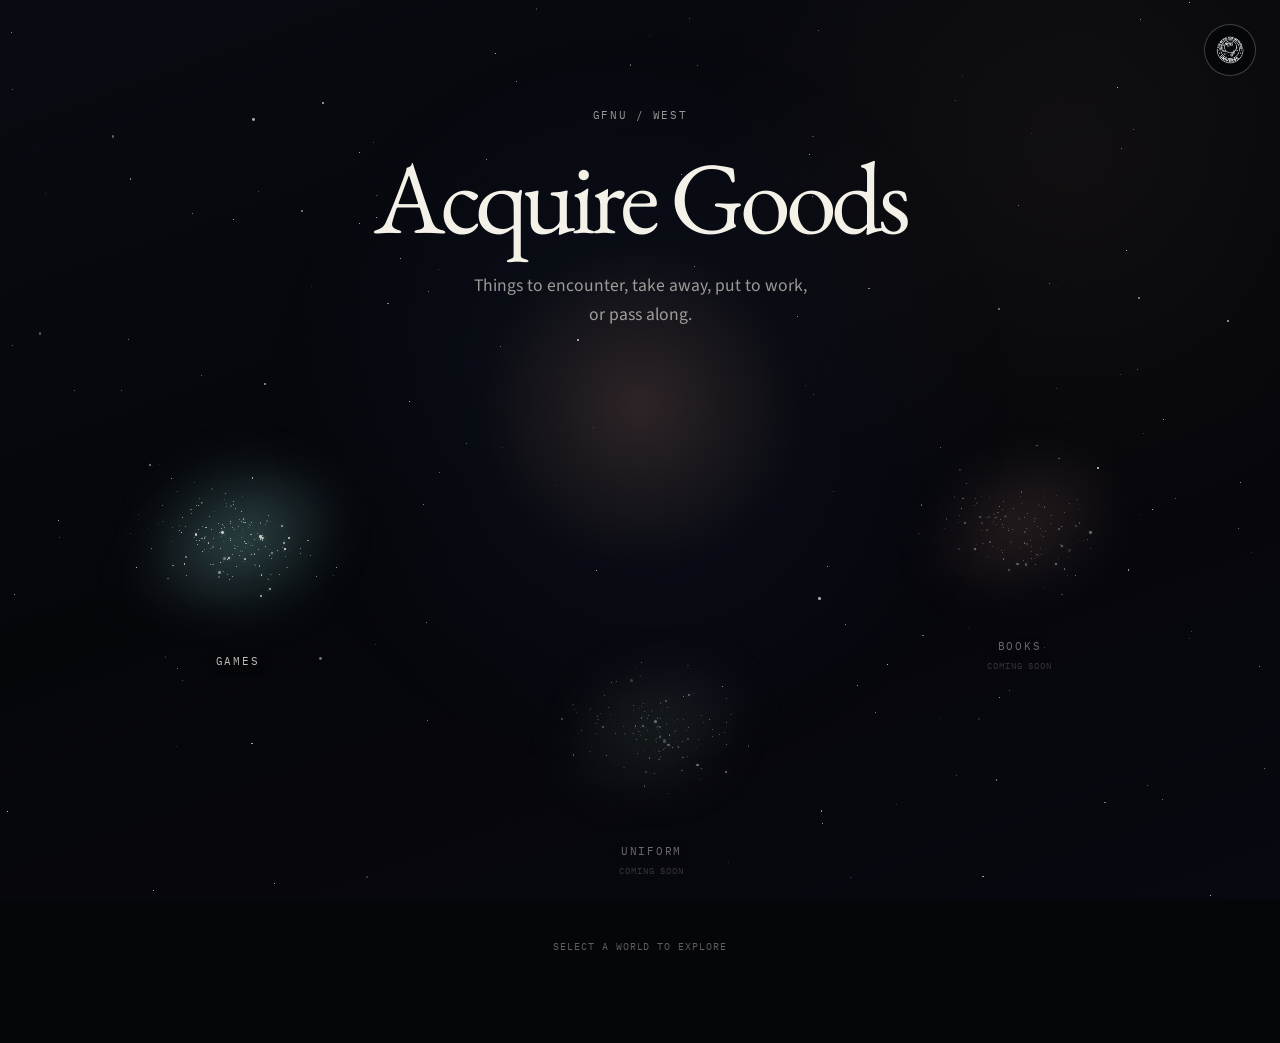
==== goods.html @ 163f3a4f "slow brightening effect.html" ====
<!doctype html>
<html lang="en">
<head>
<meta charset="utf-8"><meta name="viewport" content="width=device-width,initial-scale=1">
<meta name="theme-color" content="#05060a">
<title>Acquire Goods — Good for Nothing</title>
<link rel="preconnect" href="https://fonts.googleapis.com">
<link rel="preconnect" href="https://fonts.gstatic.com" crossorigin>
<link href="https://fonts.googleapis.com/css2?family=EB+Garamond:wght@400;500&family=IBM+Plex+Mono:wght@400;500&family=Inter:wght@400;500&family=Source+Sans+3:wght@400;500&display=swap" rel="stylesheet">
<style>
:root{--x:50%;--y:45%;--orb-color:#695d9a;--ink:#f4f1e8;--muted:rgba(244,241,232,.62);--sky:#8FB8C7;--teal:#4F8F8A;--lichen:#84966B;--terra:#B66F52;--salt:#D0A19A;--display:"EB Garamond",serif;--body:"Source Sans 3",sans-serif;--ui:"Inter",sans-serif;--mono:"IBM Plex Mono",monospace}
*{box-sizing:border-box}
html{scroll-behavior:smooth}
body{margin:0;background:#05060a;color:var(--ink);font-family:var(--body)}
button,a{ -webkit-tap-highlight-color:transparent }
button:focus-visible,a:focus-visible{outline:2px solid var(--sky);outline-offset:5px}
.cosmos{position:fixed;inset:0;z-index:-1;overflow:hidden;background:radial-gradient(circle at 84% 18%,rgba(169,122,93,.07),transparent 28%),linear-gradient(160deg,#090b12,#05060a 48%,#080810)}
.page-glow{position:fixed;inset:0;z-index:1;pointer-events:none;background:radial-gradient(circle at var(--x) var(--y),color-mix(in srgb,var(--orb-color) 20%,transparent),rgba(49,64,109,.09) 20%,transparent 46%);transition:opacity .5s ease}
body.modal-open .page-glow{opacity:0}
.background-star{position:absolute;border-radius:50%;background:#fff;pointer-events:none}
main{z-index:2;min-height:100svh;padding:12vh 24px 10vh;position:relative}
.introduction{max-width:720px;margin:0 auto;text-align:center}
.eyebrow{font:400 .7rem var(--mono);letter-spacing:.14em;color:var(--muted)}
h1{font:400 clamp(3.6rem,8vw,7rem)/1 var(--display);letter-spacing:-.05em;margin:24px 0}
.introduction p{max-width:460px;margin:0 auto;color:var(--muted);font-size:1.1rem;line-height:1.6}
.field{width:min(1150px,100%);height:clamp(410px,57vh,650px);position:relative;margin:3vh auto 0}
.galaxy{position:absolute;width:clamp(140px,21vw,260px);height:clamp(135px,19vw,230px);transform:translate(-50%,-50%);border:0;background:none;color:var(--ink);cursor:pointer;padding:0;isolation:isolate}
.galaxy{animation:galaxy-drift 16s ease-in-out infinite}
.galaxy.books{animation-duration:21s;animation-delay:-7s}
.galaxy.uniform{animation-duration:19s;animation-delay:-12s}
@keyframes galaxy-drift{0%,100%{translate:0 0}50%{translate:5px -9px}}
.galaxy .cloud{animation:galaxy-breathe 11s ease-in-out infinite}
.galaxy .cloud.secondary{animation-duration:15s;animation-delay:-6s}
@keyframes galaxy-breathe{0%,100%{filter:blur(18px) brightness(.85)}50%{filter:blur(23px) brightness(1.3)}}
.galaxy .cloud{position:absolute;inset:0;filter:blur(18px);opacity:.55;transition:opacity .7s ease,transform .7s ease;transform:scale(.88);border-radius:50%;background:radial-gradient(ellipse at 52% 49%,var(--cloud),transparent 63%);mix-blend-mode:screen}
.galaxy .cloud.secondary{filter:blur(27px);opacity:.24;transform:rotate(-28deg) scale(.9,.55);background:radial-gradient(ellipse,var(--accent),transparent 70%)}
.galaxy .stars{position:absolute;inset:0;transition:transform 1.5s ease,filter 3s ease}
.galaxy .point{position:absolute;border-radius:50%;background:var(--ink);pointer-events:none}
.galaxy .galaxy-name{position:absolute;left:50%;bottom:-13px;transform:translateX(-50%);white-space:nowrap;font:400 .71rem var(--mono);letter-spacing:.15em;color:rgba(244,241,232,.78);text-shadow:0 2px 10px #05060a;transition:color .4s ease,letter-spacing .4s ease}
.galaxy .state{position:absolute;left:50%;bottom:-32px;transform:translateX(-50%);white-space:nowrap;font:400 .57rem var(--mono);letter-spacing:.1em;color:rgba(244,241,232,.36)}
.galaxy:not(:disabled):hover .cloud,.galaxy:not(:disabled):focus-visible .cloud{opacity:.55;transform:scale(.88)}
.galaxy:not(:disabled):hover .stars,.galaxy:not(:disabled):focus-visible .stars{transform:none;filter:brightness(1.75)}
.galaxy:not(:disabled):hover .point,.galaxy:not(:disabled):focus-visible .point{opacity:1!important;box-shadow:0 0 2px rgba(244,241,232,.2)}
.galaxy:not(:disabled):hover .galaxy-name,.galaxy:not(:disabled):focus-visible .galaxy-name{color:#fff;letter-spacing:.2em}
.galaxy:disabled{cursor:default;opacity:.55}
.galaxy:disabled .cloud{opacity:.32}
.galaxy.games{left:15%;top:36%;--cloud:rgba(79,143,138,.55);--accent:rgba(143,184,199,.6)}
.galaxy.books{left:83%;top:33%;--cloud:rgba(208,161,154,.48);--accent:rgba(182,111,82,.55)}
.galaxy.uniform{left:51%;top:73%;--cloud:rgba(132,150,107,.45);--accent:rgba(143,184,199,.35)}
.field-hint{padding-top:70px;font:400 .65rem var(--mono);letter-spacing:.09em;color:rgba(244,241,232,.38);text-align:center;margin:0}
.overlay[hidden]{display:none}
.overlay{position:fixed;inset:0;z-index:20;overflow-y:auto;overscroll-behavior:contain;background:rgba(5,6,10,.83);padding:clamp(10px,3vw,34px);animation:arrive .42s ease both}
@keyframes arrive{from{opacity:0}to{opacity:1}}
.paper{position:relative;isolation:isolate;width:min(1080px,100%);min-height:calc(100svh - 68px);margin:auto;color:#25221f;background:linear-gradient(to bottom,#f4f1e8 0%,#eee8dc 28%,#e9e1d2 72%,#e4d8c7 100%);padding:clamp(26px,6vw,76px);box-shadow:0 24px 95px rgba(0,0,0,.45)}
.paper:before{content:"";position:absolute;inset:0;z-index:-1;opacity:.18;pointer-events:none;background-image:repeating-linear-gradient(0deg,rgba(91,68,47,.035) 0px,rgba(91,68,47,.035) 1px,transparent 1px,transparent 4px),repeating-linear-gradient(90deg,rgba(91,68,47,.025) 0px,rgba(91,68,47,.025) 1px,transparent 1px,transparent 6px)}
.paper:after{content:"";position:absolute;right:-10px;top:185px;width:100px;height:100px;border-radius:50%;background:rgba(182,111,82,.13);z-index:-1}
.paper-header{display:flex;justify-content:space-between;align-items:start;gap:18px}
.paper .eyebrow{color:#746c60}
.paper h2{font:400 clamp(3.6rem,7vw,6.4rem)/1 var(--display);letter-spacing:-.04em;margin:22px 0 22px}
.close{width:42px;height:42px;border:1px solid rgba(37,34,31,.28);background:transparent;color:#25221f;font-size:26px;cursor:pointer;flex-shrink:0;transition:background .25s}
.close:hover{background:rgba(37,34,31,.07)}
.paper-intro{max-width:620px;font-size:1.15rem;line-height:1.65;margin:0 0 62px}
.paper-rule{height:1px;background:rgba(37,34,31,.22);margin-bottom:30px}
.catalogue-label{font:.69rem var(--mono);letter-spacing:.12em;color:#746c60;margin-bottom:20px}
.entry{display:grid;grid-template-columns:minmax(0,1.04fr) minmax(0,1fr);gap:clamp(20px,4vw,46px);padding:26px 0 50px;border-bottom:1px solid rgba(37,34,31,.23)}
.preview{min-height:260px;background:#080b13;position:relative;overflow:hidden;display:flex;align-items:center;justify-content:center}
.preview:after{content:"";position:absolute;inset:0;pointer-events:none;background:linear-gradient(0deg,rgba(5,6,10,.18),transparent 35%)}
.preview img{display:block;width:100%;height:100%;min-height:260px;object-fit:cover;object-position:center}
.entry-number{font:.67rem var(--mono);letter-spacing:.1em;color:#746c60}
.entry h3{font:400 clamp(2.2rem,3.5vw,3.1rem)/1.05 var(--display);margin:16px 0 8px}
.subtitle{font-style:italic;font-family:var(--display);font-size:1.28rem;margin:0 0 20px}
.entry-copy{font-size:1.04rem;line-height:1.62;max-width:390px;margin:0 0 24px}
.status{display:flex;gap:10px;flex-wrap:wrap;margin:0 0 24px}
.status span{font:.65rem var(--mono);letter-spacing:.07em;padding:7px 9px;border:1px solid rgba(37,34,31,.35)}
.launch{display:inline-block;color:#25221f;text-decoration:none;border-bottom:1px solid #25221f;padding:0 0 5px;font:500 .89rem var(--ui)}
.launch:hover{color:#4F8F8A;border-color:#4F8F8A}
.future{margin-top:44px;color:#746c60;font-size:.95rem;line-height:1.5}
body.modal-open{overflow:hidden}
@media(max-width:700px){main{padding-top:13vh}.field{height:490px}.galaxy.games{left:23%;top:28%}.galaxy.books{left:78%;top:38%}.galaxy.uniform{left:48%;top:76%}.galaxy{width:155px;height:155px}.entry{grid-template-columns:1fr}.preview{min-height:210px}.paper-intro{margin-bottom:36px}.paper{min-height:calc(100svh - 20px)}.overlay{padding:10px}}
@media(prefers-reduced-motion:reduce){.galaxy,.galaxy .cloud{animation:none!important}.page-glow{display:none}*,*:before,*:after{animation:none!important;transition:none!important;scroll-behavior:auto!important}}
</style>
<link rel="stylesheet" href="field-guide.css">
</head>
<body data-guide-page="goods">
<div class="cosmos" id="cosmos" aria-hidden="true"></div><div class="page-glow" aria-hidden="true"></div>
<main>
<header class="introduction"><div class="eyebrow">GFNU / WEST</div><h1>Acquire Goods</h1><p>Things to encounter, take away, put to work,<br>or pass along.</p></header>
<div class="field" aria-label="Goods collections">
<button type="button" class="galaxy games" data-galaxy="games" aria-haspopup="dialog" aria-label="Explore Games">
<span class="cloud"></span><span class="cloud secondary"></span><span class="stars" aria-hidden="true"></span><span class="galaxy-name">GAMES</span></button>
<button type="button" class="galaxy books" disabled aria-label="Books, coming soon">
<span class="cloud"></span><span class="cloud secondary"></span><span class="stars" aria-hidden="true"></span><span class="galaxy-name">BOOKS</span><span class="state">COMING SOON</span></button>
<button type="button" class="galaxy uniform" disabled aria-label="Uniform, coming soon">
<span class="cloud"></span><span class="cloud secondary"></span><span class="stars" aria-hidden="true"></span><span class="galaxy-name">UNIFORM</span><span class="state">COMING SOON</span></button>
</div><p class="field-hint">SELECT A WORLD TO EXPLORE</p>
</main>
<div class="overlay" id="catalogue" role="dialog" aria-modal="true" aria-labelledby="catalogue-title" hidden>
<section class="paper">
<div class="paper-header"><div><div class="eyebrow">GFNU / ACQUIRE GOODS / 01</div><h2 id="catalogue-title">Games</h2></div><button class="close" id="close-catalogue" aria-label="Close catalogue" type="button">×</button></div>
<p class="paper-intro">Games to play, investigate, and occasionally misunderstand. Each has its own rules. What happens within them is partly up to you.</p>
<div class="paper-rule"></div><div class="catalogue-label">AVAILABLE GOODS / GAMES</div>
<article class="entry">
<div class="preview"><img src="assets/spiral-engine-catalogue-preview.webp" alt="Actual Spiral Engine game board, showing the concentric card arrangement and central black hole" loading="lazy"></div>
<div><div class="entry-number">GAME / 001</div><h3>The Spiral Engine</h3><p class="subtitle">A game where everyone wins.</p>
<p class="entry-copy">Three players. Seventy-four cards. One shared objective and an unreasonable number of paths to get there.</p>
<div class="status"><span>PLAYABLE</span><span>FREE TO PLAY</span></div>
<a class="launch" href="spiral-engine-GfNU.html" target="_blank" rel="noopener noreferrer">Open game ↗</a>
</div></article>
<p class="future"> Game structure is cusomizable to your brand and theme by request. Downloadable game rules and a handcrafted, physical game set are planned for a future release.</p>
</section></div>
<script>
(function(){
let seed=93471;
function rnd(){seed=(seed*1664525+1013904223)>>>0;return seed/4294967296}
const root=document.documentElement;
const colors=['#8FB8C7','#4F8F8A','#84966B','#B66F52','#D0A19A'];
const orbColor=colors[Math.floor(Math.random()*colors.length)];
root.style.setProperty('--orb-color',orbColor);
if(!window.matchMedia('(prefers-reduced-motion: reduce)').matches){
let tx=50,ty=45,x=50,y=45;
window.addEventListener('pointermove',e=>{tx=e.clientX/window.innerWidth*100;ty=e.clientY/window.innerHeight*100},{passive:true});
function breathe(){x+=(tx-x)*.025;y+=(ty-y)*.025;root.style.setProperty('--x',x+'%');root.style.setProperty('--y',y+'%');requestAnimationFrame(breathe)}
requestAnimationFrame(breathe);
}
const cosmos=document.getElementById('cosmos');
for(let i=0;i<140;i++){const s=document.createElement('span');s.className='background-star';const size=Math.random()<.9?Math.random()*1.2+.3:Math.random()*1.8+1.2;s.style.cssText=`width:${size}px;height:${size}px;left:${Math.random()*100}%;top:${Math.random()*100}%;opacity:${Math.random()*.65+.15}`;cosmos.appendChild(s)}
document.querySelectorAll('.galaxy').forEach((g,gi)=>{
const container=g.querySelector('.stars');const n=gi===0?180:140;
for(let i=0;i<n;i++){const a=rnd()*Math.PI*2;const r=Math.sqrt(-2*Math.log(Math.max(.00001,1-rnd())));const x=50+Math.cos(a)*r*15;const y=50+Math.sin(a)*r*10+(x-50)*.18;if(x<2||x>98||y<3||y>97)continue;
const s=document.createElement('span');s.className='point';const size=rnd()<.94?.45+rnd()*1.15:1.8+rnd()*1.5;s.style.cssText=`left:${x}%;top:${y}%;width:${size}px;height:${size}px;opacity:${.12+rnd()*.72};box-shadow:0 0 ${rnd()*7}px rgba(244,241,232,.4)`;container.appendChild(s)}
});
const modal=document.getElementById('catalogue'),close=document.getElementById('close-catalogue');let trigger=null;
function open(g){trigger=g;modal.hidden=false;document.body.classList.add('modal-open');modal.scrollTop=0;close.focus()}
function shut(){modal.hidden=true;document.body.classList.remove('modal-open');if(trigger)trigger.focus()}
document.querySelector('[data-galaxy="games"]').addEventListener('click',e=>open(e.currentTarget));
close.addEventListener('click',shut);
modal.addEventListener('click',e=>{if(e.target===modal)shut()});
document.addEventListener('keydown',e=>{if(modal.hidden)return;if(e.key==='Escape')shut();if(e.key==='Tab'){const items=[...modal.querySelectorAll('button:not([disabled]),a[href]')];const first=items[0],last=items[items.length-1];if(e.shiftKey&&document.activeElement===first){e.preventDefault();last.focus()}else if(!e.shiftKey&&document.activeElement===last){e.preventDefault();first.focus()}}});
})();
</script>
<script src="field-guide.js"></script>
</body></html>
---- field-guide.css ----
/* GFnU — Shared Field Guide */

/* Small navigation button */

.orientation-mark {
  position: fixed;
  top: 24px;
  right: 24px;
  z-index: 10;

  width: 52px;
  height: 52px;
  padding: 9px;

  border: 1px solid rgba(244, 241, 232, .24);
  border-radius: 50%;

  background: rgba(5, 6, 10, .76);
  backdrop-filter: blur(12px);

  cursor: pointer;
}

.orientation-mark img {
  display: block;
  width: 100%;
  height: 100%;
  object-fit: contain;
}

/* On Landing, the small button appears after scrolling */

body[data-guide-page="landing"] .orientation-mark {
  opacity: 0;
  visibility: hidden;
  transform: translateY(-10px);
  pointer-events: none;

  transition:
    opacity .6s ease,
    transform .6s ease,
    visibility .6s;
}

body[data-guide-page="landing"] .orientation-mark.is-visible {
  opacity: 1;
  visibility: visible;
  transform: translateY(0);
  pointer-events: auto;
}

/* Floating Field Guide */

.field-guide[hidden] {
  display: none;
}

.field-guide {
  position: fixed;
  inset: 0;
  z-index: 20;

  display: flex;
  align-items: center;
  justify-content: center;

  padding: 24px;

  color: var(--ink, #f4f1e8);
  background: rgba(5, 6, 10, .38);
  backdrop-filter: blur(3px);
}

.field-guide-inner {
  position: relative;
  width: min(760px, 100%);
  padding: 72px 48px;

  background: rgba(5, 6, 10, .96);
  border: 1px solid rgba(244, 241, 232, .18);
  border-radius: 14px;

  box-shadow: 0 28px 100px rgba(0, 0, 0, .55);
}

.field-guide-close {
  position: absolute;
  top: 18px;
  right: 24px;

  border: 0;
  background: transparent;
  color: var(--ink, #f4f1e8);

  font-family: var(--font-ui, "Inter", sans-serif);
  font-size: 2rem;
  font-weight: 400;
  cursor: pointer;
}

/* Compass */

.field-guide-compass {
  display: grid;
  grid-template-columns: repeat(3, minmax(0, 1fr));
  grid-template-rows: auto auto auto;
  align-items: center;
  gap: 48px 16px;
  text-align: center;
}

.field-guide-heading {
  grid-column: 2;
  grid-row: 2;

  display: flex;
  flex-direction: column;
  align-items: center;
  justify-content: center;
  gap: 12px;
}

.field-guide-symbol {
  font-family: var(--font-display, "EB Garamond", serif);
  font-size: 3.5rem;
  line-height: 1;
}

.field-guide-heading h2 {
  margin: 0;

  font-family: var(--font-correspondence, monospace);
  font-size: .8rem;
  font-weight: 400;
  letter-spacing: .12em;
  text-transform: uppercase;

  color: var(--muted, rgba(244, 241, 232, .62));
}

.field-guide-compass a {
  color: var(--ink, #f4f1e8);

  font-family: var(--font-display, "EB Garamond", serif);
  font-size: clamp(1.2rem, 2.5vw, 1.8rem);

  text-decoration: none;
  transition: opacity .3s ease;
}

.field-guide-compass a:hover {
  opacity: .6;
}

.field-guide-compass a span {
  display: block;
  margin-bottom: 12px;

  font-family: var(--font-ui, "Inter", sans-serif);
  font-size: 1.2rem;
}

.guide-north {
  grid-column: 2;
  grid-row: 1;
}

.guide-west {
  grid-column: 1;
  grid-row: 2;
}

.guide-east {
  grid-column: 3;
  grid-row: 2;
}

.guide-south {
  grid-column: 2;
  grid-row: 3;
}

.field-guide-compass a[aria-disabled="true"] {
  opacity: .35;
  cursor: default;
}

/* Smaller screens */

@media (max-width: 600px) {
  .field-guide {
    padding: 20px;
  }

  .field-guide-inner {
    padding: 64px 18px;
  }

  .field-guide-compass {
    gap: 48px 8px;
  }

  .field-guide-compass a {
    font-size: 1.1rem;
  }
}

/* Short screens */

@media (max-height: 550px) {
  .field-guide {
    overflow-y: auto;
    align-items: flex-start;
  }

  .field-guide-inner {
    margin: auto;
  }
}
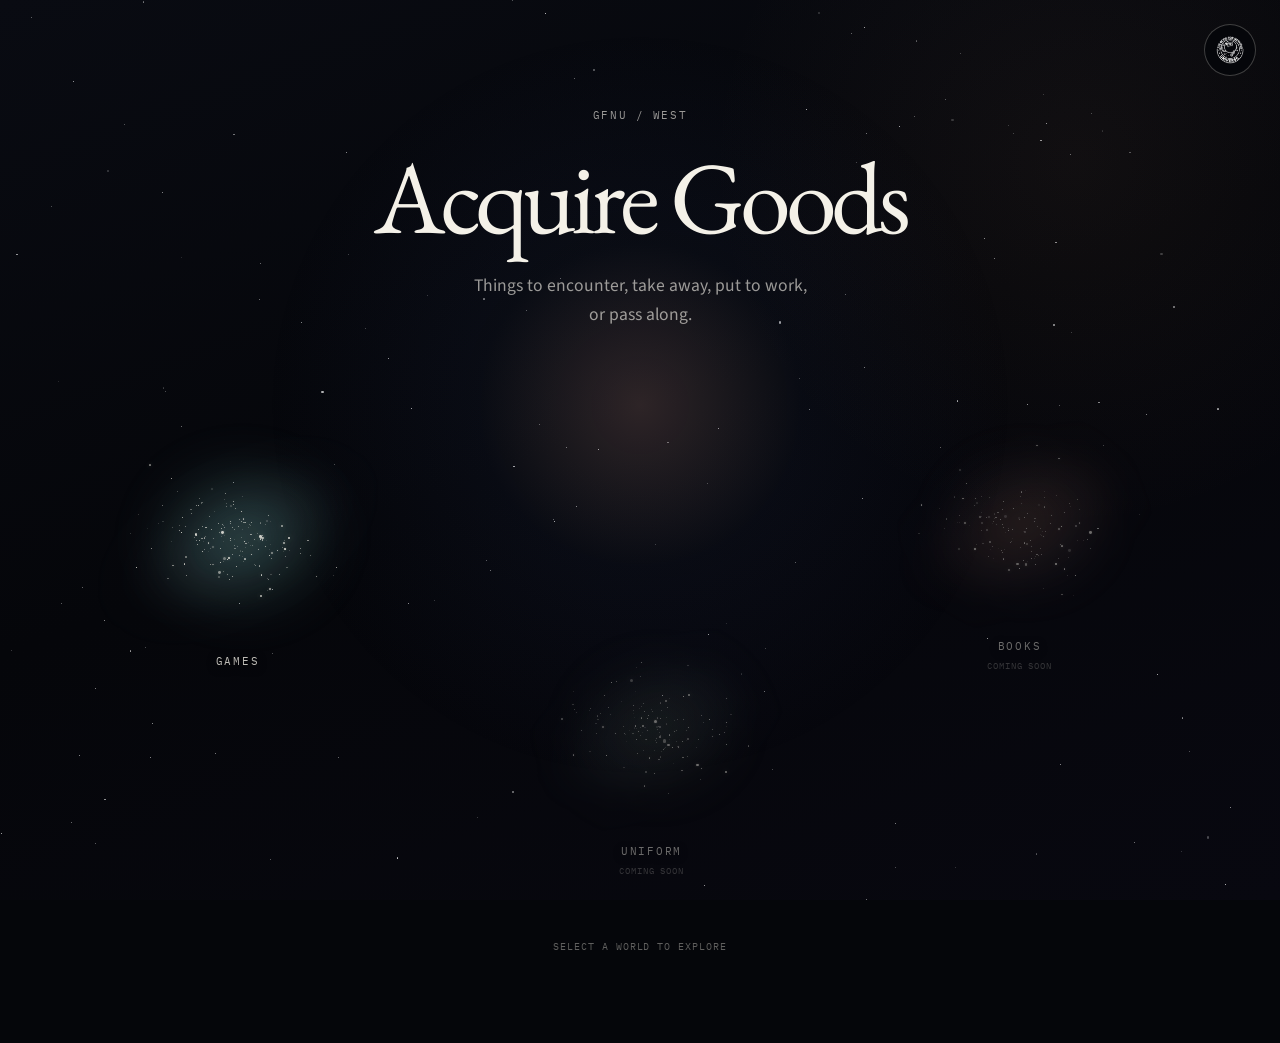
==== commit 5b0b41dc: "adjust games page design.html" ====
--- a/goods.html
+++ b/goods.html
@@ -51,10 +51,24 @@
 .overlay[hidden]{display:none}
 .overlay{position:fixed;inset:0;z-index:20;overflow-y:auto;overscroll-behavior:contain;background:rgba(5,6,10,.83);padding:clamp(10px,3vw,34px);animation:arrive .42s ease both}
 @keyframes arrive{from{opacity:0}to{opacity:1}}
-.paper{position:relative;isolation:isolate;width:min(1080px,100%);min-height:calc(100svh - 68px);margin:auto;color:#25221f;background:linear-gradient(to bottom,#f4f1e8 0%,#eee8dc 28%,#e9e1d2 72%,#e4d8c7 100%);padding:clamp(26px,6vw,76px);box-shadow:0 24px 95px rgba(0,0,0,.45)}
+.paper {
+  position: relative;
+  isolation: isolate;
+  width: min(1080px, 100%);
+  min-height: calc(100svh - 68px);
+  margin: auto;
+  color: var(--ink);
+  background: transparent;
+  padding: clamp(26px, 6vw, 76px);
+  box-shadow: none;
+}
 .paper:before{content:"";position:absolute;inset:0;z-index:-1;opacity:.18;pointer-events:none;background-image:repeating-linear-gradient(0deg,rgba(91,68,47,.035) 0px,rgba(91,68,47,.035) 1px,transparent 1px,transparent 4px),repeating-linear-gradient(90deg,rgba(91,68,47,.025) 0px,rgba(91,68,47,.025) 1px,transparent 1px,transparent 6px)}
 .paper:after{content:"";position:absolute;right:-10px;top:185px;width:100px;height:100px;border-radius:50%;background:rgba(182,111,82,.13);z-index:-1}
-.paper-header{display:flex;justify-content:space-between;align-items:start;gap:18px}
+  .paper::before,
+.paper::after {
+  display: none;
+}
+  .paper-header{display:flex;justify-content:space-between;align-items:start;gap:18px}
 .paper .eyebrow{color:#746c60}
 .paper h2{font:400 clamp(3.6rem,7vw,6.4rem)/1 var(--display);letter-spacing:-.04em;margin:22px 0 22px}
 .close{width:42px;height:42px;border:1px solid rgba(37,34,31,.28);background:transparent;color:#25221f;font-size:26px;cursor:pointer;flex-shrink:0;transition:background .25s}
@@ -62,7 +76,36 @@
 .paper-intro{max-width:620px;font-size:1.15rem;line-height:1.65;margin:0 0 62px}
 .paper-rule{height:1px;background:rgba(37,34,31,.22);margin-bottom:30px}
 .catalogue-label{font:.69rem var(--mono);letter-spacing:.12em;color:#746c60;margin-bottom:20px}
+   .paper .eyebrow,
+.catalogue-label {
+  color: rgba(244, 241, 232, .62);
+}
+
+.paper-intro {
+  color: var(--ink);
+}
+
+.paper-rule {
+  background: rgba(244, 241, 232, .22);
+}
+
+.close {
+  color: var(--ink);
+  border-color: rgba(244, 241, 232, .28);
+  border-radius: 12px;
+}
+
+.close:hover {
+  background: rgba(244, 241, 232, .08);
+}
 .entry{display:grid;grid-template-columns:minmax(0,1.04fr) minmax(0,1fr);gap:clamp(20px,4vw,46px);padding:26px 0 50px;border-bottom:1px solid rgba(37,34,31,.23)}
+  .entry {
+  background: #eee8dc;
+  color: #25221f;
+  border-radius: 12px;
+  padding: 28px;
+  border: 1px solid rgba(37, 34, 31, .15);
+}
 .preview{min-height:260px;background:#080b13;position:relative;overflow:hidden;display:flex;align-items:center;justify-content:center}
 .preview:after{content:"";position:absolute;inset:0;pointer-events:none;background:linear-gradient(0deg,rgba(5,6,10,.18),transparent 35%)}
 .preview img{display:block;width:100%;height:100%;min-height:260px;object-fit:cover;object-position:center}
@@ -74,7 +117,12 @@
 .status span{font:.65rem var(--mono);letter-spacing:.07em;padding:7px 9px;border:1px solid rgba(37,34,31,.35)}
 .launch{display:inline-block;color:#25221f;text-decoration:none;border-bottom:1px solid #25221f;padding:0 0 5px;font:500 .89rem var(--ui)}
 .launch:hover{color:#4F8F8A;border-color:#4F8F8A}
-.future{margin-top:44px;color:#746c60;font-size:.95rem;line-height:1.5}
+.future {
+  margin-top: 44px;
+  color: var(--muted);
+  font-size: .95rem;
+  line-height: 1.5;
+}
 body.modal-open{overflow:hidden}
 @media(max-width:700px){main{padding-top:13vh}.field{height:490px}.galaxy.games{left:23%;top:28%}.galaxy.books{left:78%;top:38%}.galaxy.uniform{left:48%;top:76%}.galaxy{width:155px;height:155px}.entry{grid-template-columns:1fr}.preview{min-height:210px}.paper-intro{margin-bottom:36px}.paper{min-height:calc(100svh - 20px)}.overlay{padding:10px}}
 @media(prefers-reduced-motion:reduce){.galaxy,.galaxy .cloud{animation:none!important}.page-glow{display:none}*,*:before,*:after{animation:none!important;transition:none!important;scroll-behavior:auto!important}}
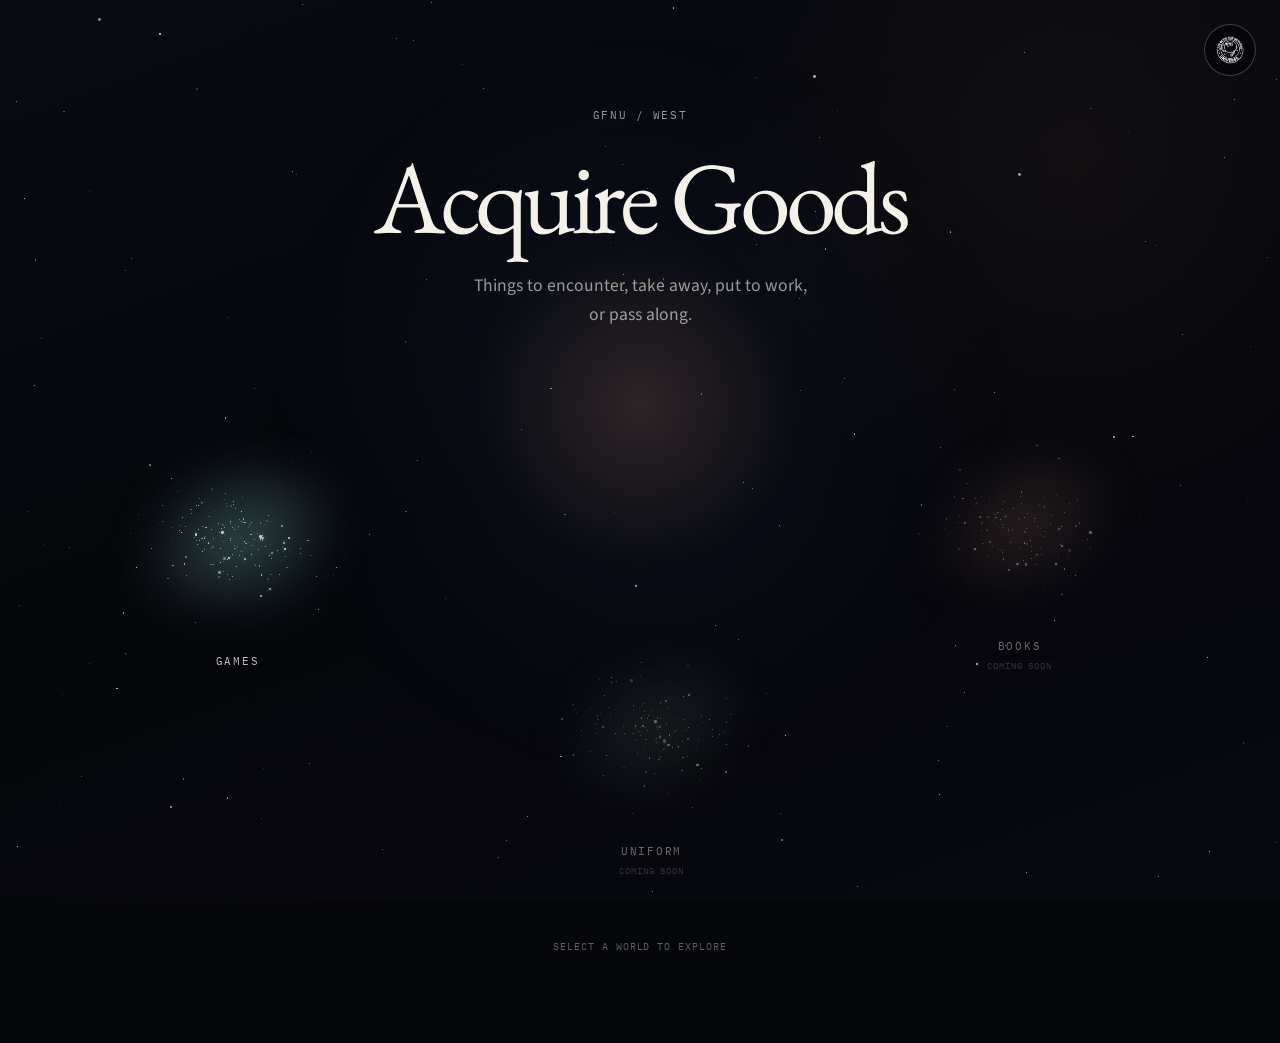
==== commit 67e3aa14: "integrate spiral engine artifact to games.html" ====
--- a/goods.html
+++ b/goods.html
@@ -127,6 +127,7 @@
 @media(max-width:700px){main{padding-top:13vh}.field{height:490px}.galaxy.games{left:23%;top:28%}.galaxy.books{left:78%;top:38%}.galaxy.uniform{left:48%;top:76%}.galaxy{width:155px;height:155px}.entry{grid-template-columns:1fr}.preview{min-height:210px}.paper-intro{margin-bottom:36px}.paper{min-height:calc(100svh - 20px)}.overlay{padding:10px}}
 @media(prefers-reduced-motion:reduce){.galaxy,.galaxy .cloud{animation:none!important}.page-glow{display:none}*,*:before,*:after{animation:none!important;transition:none!important;scroll-behavior:auto!important}}
 </style>
+  <link rel="stylesheet" href="artifacts/spiral-engine/element.css">
 <link rel="stylesheet" href="field-guide.css">
 </head>
 <body data-guide-page="goods">
@@ -147,14 +148,12 @@
 <div class="paper-header"><div><div class="eyebrow">GFNU / ACQUIRE GOODS / 01</div><h2 id="catalogue-title">Games</h2></div><button class="close" id="close-catalogue" aria-label="Close catalogue" type="button">×</button></div>
 <p class="paper-intro">Games to play, investigate, and occasionally misunderstand. Each has its own rules. What happens within them is partly up to you.</p>
 <div class="paper-rule"></div><div class="catalogue-label">AVAILABLE GOODS / GAMES</div>
-<article class="entry">
-<div class="preview"><img src="assets/spiral-engine-catalogue-preview.webp" alt="Actual Spiral Engine game board, showing the concentric card arrangement and central black hole" loading="lazy"></div>
-<div><div class="entry-number">GAME / 001</div><h3>The Spiral Engine</h3><p class="subtitle">A game where everyone wins.</p>
-<p class="entry-copy">Three players. Seventy-four cards. One shared objective and an unreasonable number of paths to get there.</p>
-<div class="status"><span>PLAYABLE</span><span>FREE TO PLAY</span></div>
-<a class="launch" href="spiral-engine-GfNU.html" target="_blank" rel="noopener noreferrer">Open game ↗</a>
-</div></article>
-<p class="future"> Game structure is cusomizable to your brand and theme by request. Downloadable game rules and a handcrafted, physical game set are planned for a future release.</p>
+
+<div
+  class="game-artifact-slot"
+  data-artifact="spiral-engine"
+></div>
+<p class="future"> In development: A handcrafted, physical game set for future release. </p>
 </section></div>
 <script>
 (function(){
@@ -186,5 +185,6 @@
 document.addEventListener('keydown',e=>{if(modal.hidden)return;if(e.key==='Escape')shut();if(e.key==='Tab'){const items=[...modal.querySelectorAll('button:not([disabled]),a[href]')];const first=items[0],last=items[items.length-1];if(e.shiftKey&&document.activeElement===first){e.preventDefault();last.focus()}else if(!e.shiftKey&&document.activeElement===last){e.preventDefault();first.focus()}}});
 })();
 </script>
+  <script src="components/artifact-loader.js"></script>
 <script src="field-guide.js"></script>
 </body></html>
--- a/artifacts/spiral-engine/element.css
+++ b/artifacts/spiral-engine/element.css
@@ -0,0 +1,141 @@
+ width: 100%;
+  min-width: 0;
+  padding: 28px;
+
+  background: #eee8dc;
+  color: #25221f;
+
+  border: 1px solid rgba(37, 34, 31, .15);
+  border-radius: 12px;
+
+  box-sizing: border-box;
+}
+
+/* Game preview */
+
+.game-preview {
+  position: relative;
+  display: flex;
+  align-items: center;
+  justify-content: center;
+
+  min-width: 0;
+  min-height: 260px;
+  overflow: hidden;
+
+  background: #080b13;
+}
+
+.game-preview::after {
+  content: "";
+  position: absolute;
+  inset: 0;
+  pointer-events: none;
+
+  background: linear-gradient(
+    0deg,
+    rgba(5, 6, 10, .18),
+    transparent 35%
+  );
+}
+
+.game-preview img {
+  display: block;
+  width: 100%;
+  height: 100%;
+  min-height: 260px;
+  object-fit: cover;
+  object-position: center;
+}
+
+/* Game information */
+
+.game-information {
+  min-width: 0;
+}
+
+.game-number {
+  font-family: "IBM Plex Mono", monospace;
+  font-size: .67rem;
+  letter-spacing: .1em;
+  color: #746c60;
+}
+
+.game-artifact h3 {
+  margin: 16px 0 8px;
+
+  font-family: "EB Garamond", serif;
+  font-size: clamp(2.2rem, 3.5vw, 3.1rem);
+  font-weight: 400;
+  line-height: 1.05;
+}
+
+.game-subtitle {
+  margin: 0 0 20px;
+
+  font-family: "EB Garamond", serif;
+  font-size: 1.28rem;
+  font-style: italic;
+}
+
+.game-description {
+  max-width: 390px;
+  margin: 0 0 24px;
+
+  font-family: "Source Sans 3", sans-serif;
+  font-size: 1.04rem;
+  line-height: 1.62;
+}
+
+/* Availability labels */
+
+.game-status {
+  display: flex;
+  flex-wrap: wrap;
+  gap: 10px;
+  margin: 0 0 24px;
+}
+
+.game-status span {
+  padding: 7px 9px;
+
+  border: 1px solid rgba(37, 34, 31, .35);
+
+  font-family: "IBM Plex Mono", monospace;
+  font-size: .65rem;
+  letter-spacing: .07em;
+}
+
+/* Link to playable game */
+
+.game-launch {
+  display: inline-block;
+  padding-bottom: 5px;
+
+  color: #25221f;
+  border-bottom: 1px solid #25221f;
+  text-decoration: none;
+
+  font-family: "Inter", sans-serif;
+  font-size: .89rem;
+  font-weight: 500;
+}
+
+.game-launch:hover,
+.game-launch:focus-visible {
+  color: #4f8f8a;
+  border-color: #4f8f8a;
+}
+
+/* Adapt the artifact to narrower spaces */
+
+@media (max-width: 700px) {
+  .game-artifact {
+    grid-template-columns: 1fr;
+  }
+
+  .game-preview,
+  .game-preview img {
+    min-height: 210px;
+  }
+}
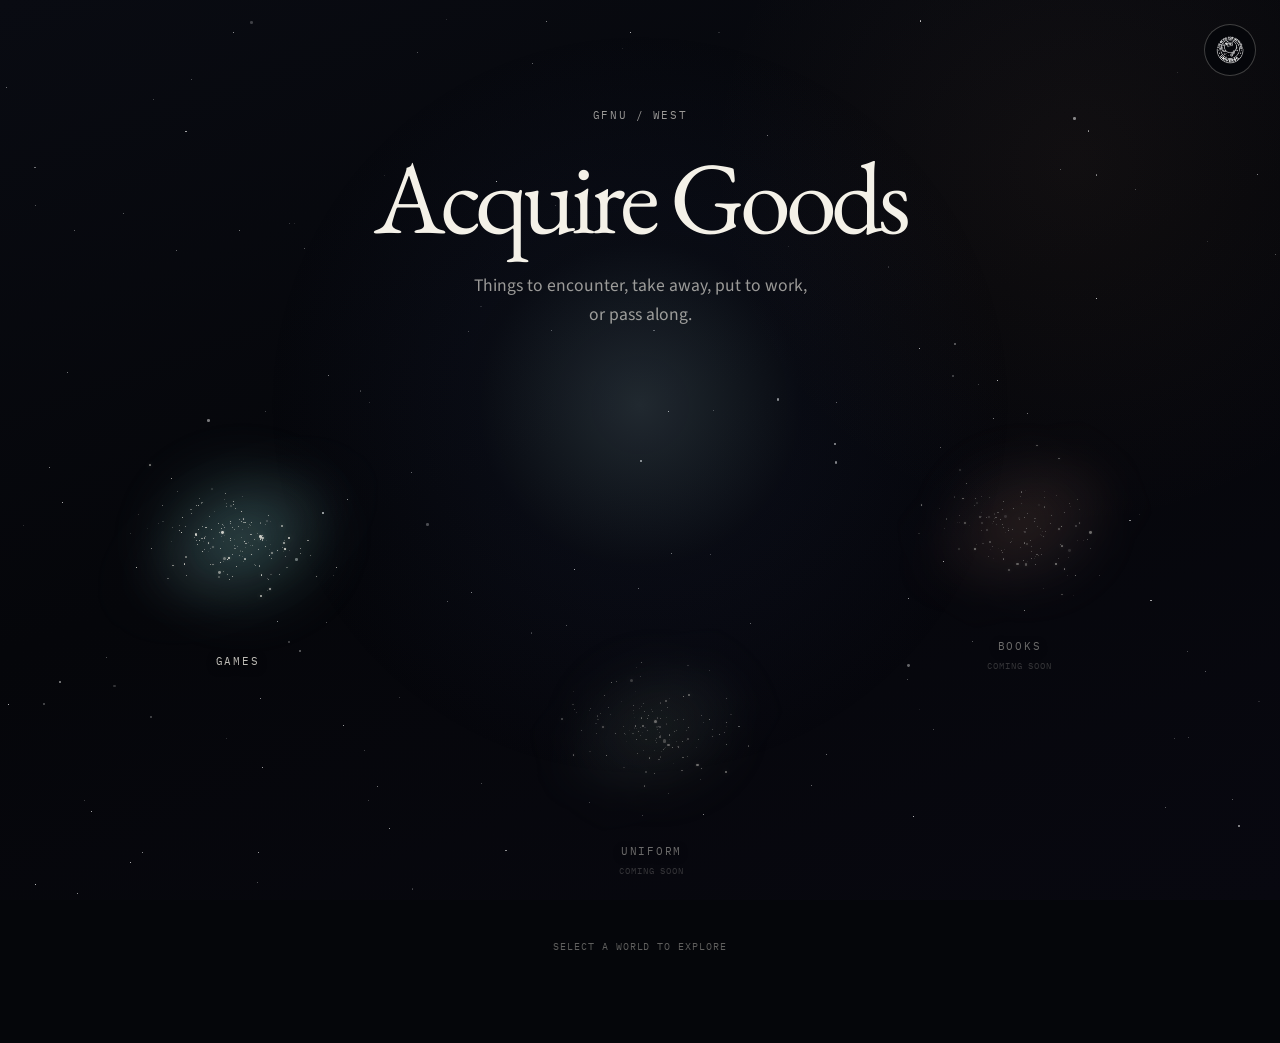
==== commit 63238aaf: "establish games as scrapbook space.html" ====
--- a/goods.html
+++ b/goods.html
@@ -127,6 +127,7 @@
 @media(max-width:700px){main{padding-top:13vh}.field{height:490px}.galaxy.games{left:23%;top:28%}.galaxy.books{left:78%;top:38%}.galaxy.uniform{left:48%;top:76%}.galaxy{width:155px;height:155px}.entry{grid-template-columns:1fr}.preview{min-height:210px}.paper-intro{margin-bottom:36px}.paper{min-height:calc(100svh - 20px)}.overlay{padding:10px}}
 @media(prefers-reduced-motion:reduce){.galaxy,.galaxy .cloud{animation:none!important}.page-glow{display:none}*,*:before,*:after{animation:none!important;transition:none!important;scroll-behavior:auto!important}}
 </style>
+  <link rel="stylesheet" href="components/scrapbook.css">
   <link rel="stylesheet" href="artifacts/spiral-engine/element.css">
 <link rel="stylesheet" href="field-guide.css">
 </head>
@@ -143,16 +144,30 @@
 <span class="cloud"></span><span class="cloud secondary"></span><span class="stars" aria-hidden="true"></span><span class="galaxy-name">UNIFORM</span><span class="state">COMING SOON</span></button>
 </div><p class="field-hint">SELECT A WORLD TO EXPLORE</p>
 </main>
-<div class="overlay" id="catalogue" role="dialog" aria-modal="true" aria-labelledby="catalogue-title" hidden>
+<div class="overlay" id="catalogue" role="dialog" aria-modal="true" aria-label="Games" hidden>
 <section class="paper">
-<div class="paper-header"><div><div class="eyebrow">GFNU / ACQUIRE GOODS / 01</div><h2 id="catalogue-title">Games</h2></div><button class="close" id="close-catalogue" aria-label="Close catalogue" type="button">×</button></div>
-<p class="paper-intro">Games to play, investigate, and occasionally misunderstand. Each has its own rules. What happens within them is partly up to you.</p>
-<div class="paper-rule"></div><div class="catalogue-label">AVAILABLE GOODS / GAMES</div>
-
-<div
-  class="game-artifact-slot"
-  data-artifact="spiral-engine"
-></div>
+<div class="paper-header">
+  <button
+    class="close"
+    id="close-catalogue"
+    aria-label="Close Games"
+    type="button"
+  >×</button>
+</div>
+
+<div class="games-space scrapbook">
+
+  <div
+    class="scrapbook-slot"
+    data-artifact="spiral-engine"
+    data-expand-direction="right"
+    style="
+      --artifact-column: 2 / span 7;
+      --artifact-expanded-width: 125%;
+    "
+  ></div>
+
+</div>
 <p class="future"> In development: A handcrafted, physical game set for future release. </p>
 </section></div>
 <script>
--- a/components/scrapbook.css
+++ b/components/scrapbook.css
@@ -0,0 +1,115 @@
+/*
+  GFnU SCRAPBOOK
+  Shared arrangement and interaction styles.
+
+  The scrapbook manages relationships between artifacts.
+  Individual artifacts retain their own visual identities.
+*/
+
+/* The hosting space */
+
+.scrapbook {
+  display: grid;
+  grid-template-columns: repeat(12, minmax(0, 1fr));
+  gap: var(--scrapbook-gap, 32px);
+  align-items: start;
+  position: relative;
+}
+
+/* Each artifact occupies a slot in the collection */
+
+.scrapbook-slot {
+  position: relative;
+  min-width: 0;
+
+  grid-column: var(--artifact-column, auto);
+  margin-top: var(--artifact-offset-y, 0px);
+
+  z-index: 1;
+}
+
+/* The artifact itself */
+
+.scrapbook-slot > * {
+  position: relative;
+  width: 100%;
+  box-sizing: border-box;
+
+  transition:
+    width .5s ease,
+    transform .5s ease;
+}
+
+/* An expanded artifact can overlap its neighbors */
+
+.scrapbook-slot.is-expanded {
+  z-index: 10;
+}
+
+.scrapbook-slot.is-expanded > * {
+  width: var(--artifact-expanded-width, 135%);
+}
+
+/* Expansion can grow in different directions */
+
+.scrapbook-slot[data-expand-direction="left"].is-expanded > * {
+  transform: translateX(
+    calc(100% - var(--artifact-expanded-width, 135%))
+  );
+}
+
+.scrapbook-slot[data-expand-direction="right"].is-expanded > * {
+  transform: translateX(0);
+}
+
+/* Shared close-button behavior */
+
+.scrapbook-slot [data-artifact-close][hidden] {
+  display: none;
+}
+
+/* Mobile: return to a single-column arrangement */
+
+@media (max-width: 700px) {
+  .scrapbook {
+    grid-template-columns: 1fr;
+    gap: var(--scrapbook-mobile-gap, 28px);
+  }
+
+  .scrapbook-slot {
+    grid-column: 1;
+    margin-top: 0;
+  }
+
+  .scrapbook-slot.is-expanded > * {
+    width: 100%;
+    transform: none;
+  }
+}
+
+/* Respect reduced-motion preferences */
+
+@media (prefers-reduced-motion: reduce) {
+  .scrapbook-slot > * {
+    transition: none;
+  }
+  /* Neighboring artifacts gently recede
+   when one artifact is expanded */
+
+.scrapbook-slot {
+  transition: opacity .5s ease;
+}
+
+.scrapbook:has(.scrapbook-slot.is-expanded)
+.scrapbook-slot:not(.is-expanded) {
+  opacity: .45;
+}
+
+/* Respect reduced-motion preferences */
+
+@media (prefers-reduced-motion: reduce) {
+  .scrapbook-slot {
+    transition: none;
+  }
+}
+}
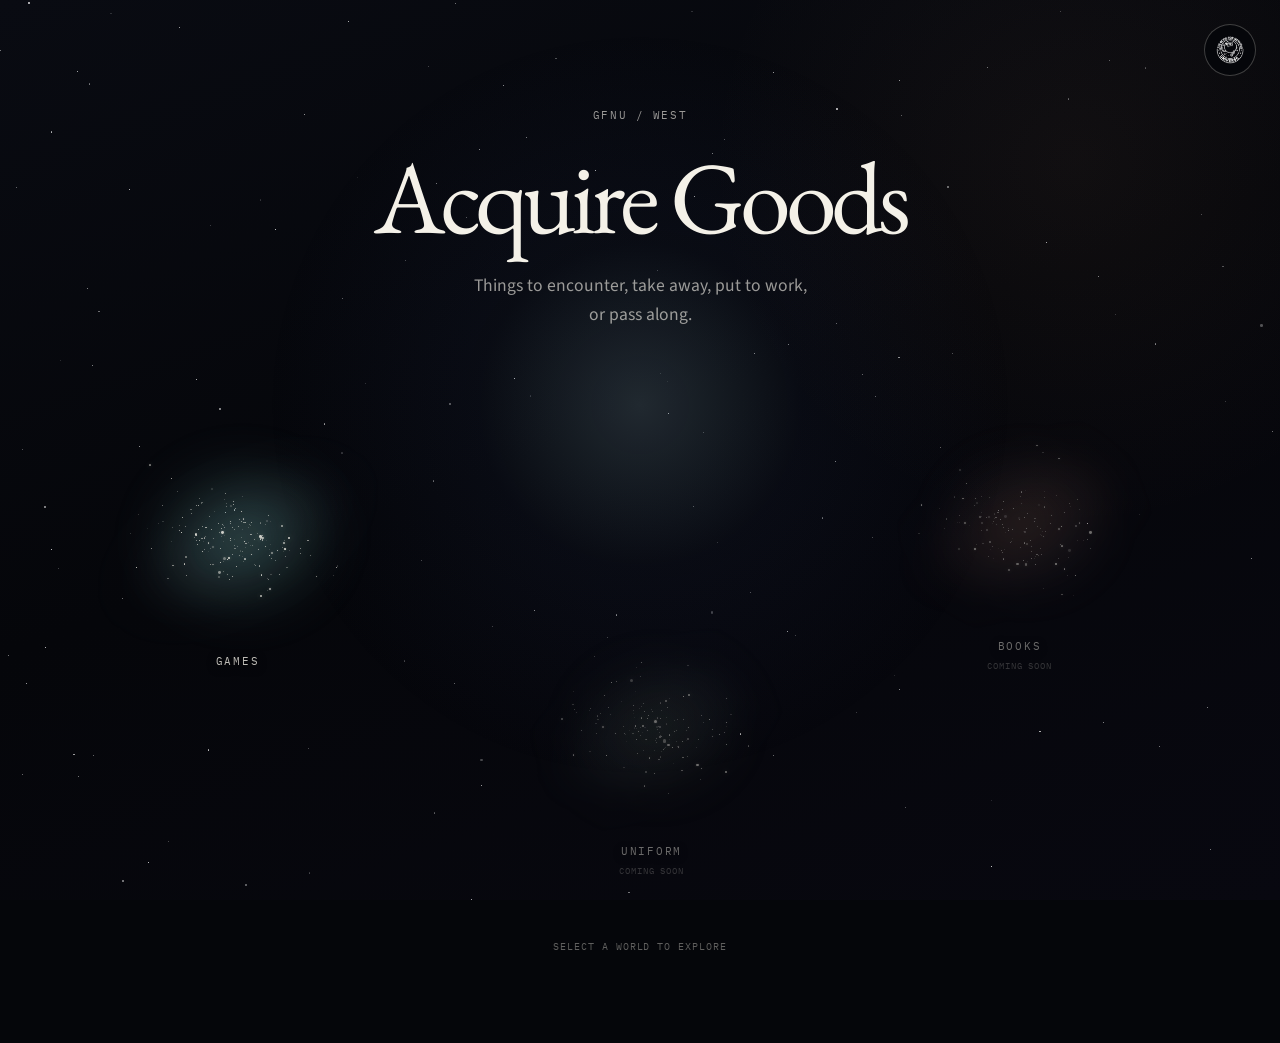
==== commit d3d8dddd: "add brand to goods.html" ====
--- a/goods.html
+++ b/goods.html
@@ -127,6 +127,7 @@
 @media(max-width:700px){main{padding-top:13vh}.field{height:490px}.galaxy.games{left:23%;top:28%}.galaxy.books{left:78%;top:38%}.galaxy.uniform{left:48%;top:76%}.galaxy{width:155px;height:155px}.entry{grid-template-columns:1fr}.preview{min-height:210px}.paper-intro{margin-bottom:36px}.paper{min-height:calc(100svh - 20px)}.overlay{padding:10px}}
 @media(prefers-reduced-motion:reduce){.galaxy,.galaxy .cloud{animation:none!important}.page-glow{display:none}*,*:before,*:after{animation:none!important;transition:none!important;scroll-behavior:auto!important}}
 </style>
+  <link rel="stylesheet" href="components/brand.css">
   <link rel="stylesheet" href="components/scrapbook.css">
   <link rel="stylesheet" href="artifacts/spiral-engine/element.css">
 <link rel="stylesheet" href="field-guide.css">
--- a/components/brand.css
+++ b/components/brand.css
@@ -0,0 +1,167 @@
+/*
+  GOOD FOR NOTHING UNIVERSE
+  Shared visual language
+
+  Artifacts retain their individual identities.
+  The brand system provides common choices
+  and consistent interface controls.
+*/
+
+:root {
+  /* Typography */
+  --gfn-font-display: "EB Garamond", serif;
+  --gfn-font-body: "Source Sans 3", sans-serif;
+  --gfn-font-ui: "Inter", sans-serif;
+  --gfn-font-mono: "IBM Plex Mono", monospace;
+
+ /* Foundational colors */
+--gfn-cosmos: #05060a;
+--gfn-cream: #eee8dc;
+--gfn-paper: #f4f1e8;
+--gfn-ink: #25221f;
+
+/* Existing universe palette */
+--gfn-sky: #8fb8c7;
+--gfn-teal: #4f8f8a;
+--gfn-lichen: #84966b;
+--gfn-terracotta: #b66f52;
+--gfn-salt: #d0a19a;
+--gfn-purple: #695d9a;
+
+/* Surface variations */
+--gfn-surface-dark: #151b25;
+--gfn-surface-lichen: #d9dfcf;
+--gfn-surface-terracotta: #dfb8a7;
+
+  /* Shapes */
+  --gfn-radius: 12px;
+  --gfn-radius-small: 8px;
+
+  /* Boundaries */
+  --gfn-border-light: rgba(37, 34, 31, .15);
+  --gfn-border-dark: rgba(244, 241, 232, .28);
+
+  /* Motion */
+  --gfn-transition: 0.35s ease;
+}
+
+/*
+  SURFACE OPTIONS
+
+  These are choices, not mandatory backgrounds.
+  Each artifact can select its own surface.
+*/
+
+.gfn-surface-paper {
+  background: var(--gfn-paper);
+  color: var(--gfn-ink);
+  border: 1px solid var(--gfn-border-light);
+  border-radius: var(--gfn-radius);
+}
+
+.gfn-surface-cream {
+  background: var(--gfn-cream);
+  color: var(--gfn-ink);
+  border: 1px solid var(--gfn-border-light);
+  border-radius: var(--gfn-radius);
+}
+
+.gfn-surface-dark {
+  background: #151b25;
+  color: var(--gfn-paper);
+  border: 1px solid var(--gfn-border-dark);
+  border-radius: var(--gfn-radius);
+}
+
+.gfn-surface-lichen {
+  background: #d9dfcf;
+  color: var(--gfn-ink);
+  border: 1px solid var(--gfn-border-light);
+  border-radius: var(--gfn-radius);
+}
+
+.gfn-surface-terracotta {
+  background: #dfb8a7;
+  color: var(--gfn-ink);
+  border: 1px solid var(--gfn-border-light);
+  border-radius: var(--gfn-radius);
+}
+
+/* Optional subtle paper texture */
+
+.gfn-texture-paper {
+  background-image:
+    repeating-linear-gradient(
+      0deg,
+      rgba(91, 68, 47, .025) 0px,
+      rgba(91, 68, 47, .025) 1px,
+      transparent 1px,
+      transparent 4px
+    ),
+    repeating-linear-gradient(
+      90deg,
+      rgba(91, 68, 47, .018) 0px,
+      rgba(91, 68, 47, .018) 1px,
+      transparent 1px,
+      transparent 6px
+    );
+}
+
+/*
+  SHARED CLOSE CONTROL
+
+  Use this class for artifact-close buttons
+  and space-close buttons.
+*/
+
+.gfn-close {
+  position: absolute;
+  top: 18px;
+  right: 18px;
+  z-index: 20;
+
+  display: grid;
+  place-items: center;
+
+  width: 42px;
+  height: 42px;
+  padding: 0;
+
+  border: 1px solid currentColor;
+  border-radius: var(--gfn-radius);
+
+  background: transparent;
+  color: inherit;
+
+  font-family: var(--gfn-font-ui);
+  font-size: 26px;
+  font-weight: 400;
+  line-height: 1;
+
+  cursor: pointer;
+  opacity: .75;
+
+  transition:
+    opacity var(--gfn-transition),
+    background var(--gfn-transition);
+}
+
+.gfn-close:hover {
+  opacity: 1;
+  background: rgba(128, 128, 128, .12);
+}
+
+.gfn-close:focus-visible {
+  outline: 2px solid var(--gfn-teal);
+  outline-offset: 4px;
+}
+
+.gfn-close[hidden] {
+  display: none;
+}
+
+@media (prefers-reduced-motion: reduce) {
+  .gfn-close {
+    transition: none;
+  }
+}
--- a/components/scrapbook.css
+++ b/components/scrapbook.css
@@ -112,4 +112,20 @@
     transition: none;
   }
 }
+  /* Relational fading across every scrapbook */
+
+.scrapbook > .scrapbook-slot {
+  transition: opacity 0.5s ease;
 }
+
+.scrapbook:has(> .scrapbook-slot.is-expanded)
+> .scrapbook-slot:not(.is-expanded) {
+  opacity: 0.45;
+}
+
+@media (prefers-reduced-motion: reduce) {
+  .scrapbook > .scrapbook-slot {
+    transition: none;
+  }
+}
+}
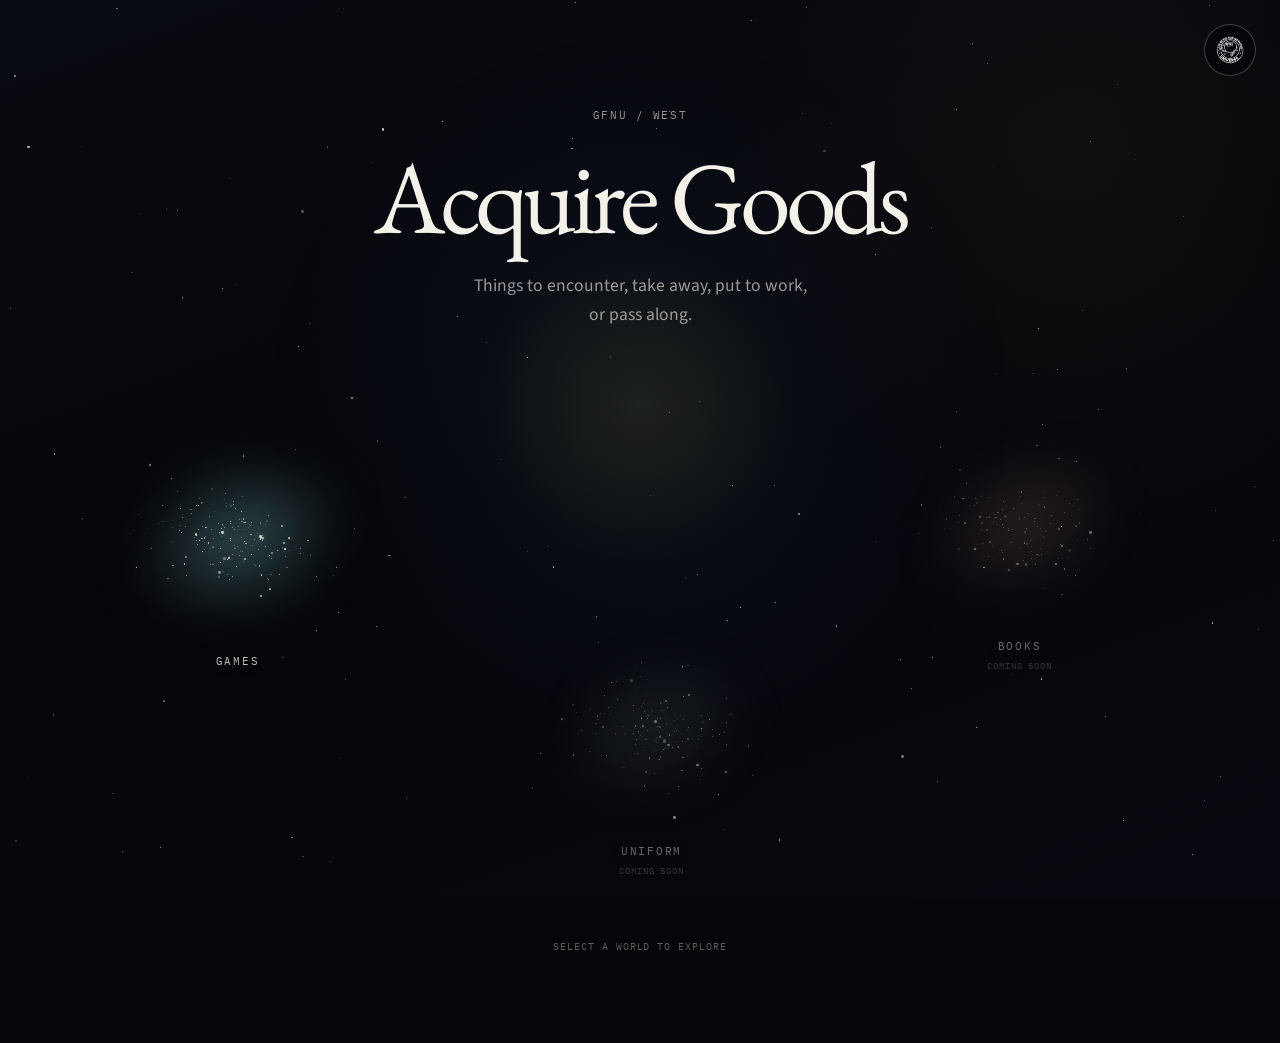
==== commit 5f43bd64: "update closing action and location.html" ====
--- a/goods.html
+++ b/goods.html
@@ -68,10 +68,26 @@
 .paper::after {
   display: none;
 }
-  .paper-header{display:flex;justify-content:space-between;align-items:start;gap:18px}
+  .paper-header {
+  display: flex;
+  justify-content: flex-end;
+  align-items: flex-start;
+  gap: 18px;
+}
 .paper .eyebrow{color:#746c60}
 .paper h2{font:400 clamp(3.6rem,7vw,6.4rem)/1 var(--display);letter-spacing:-.04em;margin:22px 0 22px}
-.close{width:42px;height:42px;border:1px solid rgba(37,34,31,.28);background:transparent;color:#25221f;font-size:26px;cursor:pointer;flex-shrink:0;transition:background .25s}
+.close {
+  width: 42px;
+  height: 42px;
+  margin-left: auto;
+  border: 1px solid rgba(37, 34, 31, .28);
+  background: transparent;
+  color: #25221f;
+  font-size: 26px;
+  cursor: pointer;
+  flex-shrink: 0;
+  transition: background .25s;
+}
 .close:hover{background:rgba(37,34,31,.07)}
 .paper-intro{max-width:620px;font-size:1.15rem;line-height:1.65;margin:0 0 62px}
 .paper-rule{height:1px;background:rgba(37,34,31,.22);margin-bottom:30px}
@@ -149,7 +165,7 @@
 <section class="paper">
 <div class="paper-header">
   <button
-    class="close"
+    class="close gfn-close"
     id="close-catalogue"
     aria-label="Close Games"
     type="button"
@@ -168,9 +184,6 @@
     "
   ></div>
 
-</div>
-<p class="future"> In development: A handcrafted, physical game set for future release. </p>
-</section></div>
 <script>
 (function(){
 let seed=93471;
--- a/components/scrapbook.css
+++ b/components/scrapbook.css
@@ -87,45 +87,25 @@
   }
 }
 
+/* Darken neighboring artifacts when one is selected */
+
+.scrapbook > .scrapbook-slot {
+  transition: filter .5s ease;
+}
+
+.scrapbook:has(> .scrapbook-slot.is-expanded)
+> .scrapbook-slot:not(.is-expanded) {
+  filter: brightness(.4);
+}
+
 /* Respect reduced-motion preferences */
 
 @media (prefers-reduced-motion: reduce) {
   .scrapbook-slot > * {
     transition: none;
   }
-  /* Neighboring artifacts gently recede
-   when one artifact is expanded */
 
-.scrapbook-slot {
-  transition: opacity .5s ease;
-}
-
-.scrapbook:has(.scrapbook-slot.is-expanded)
-.scrapbook-slot:not(.is-expanded) {
-  opacity: .45;
-}
-
-/* Respect reduced-motion preferences */
-
-@media (prefers-reduced-motion: reduce) {
-  .scrapbook-slot {
-    transition: none;
-  }
-}
-  /* Relational fading across every scrapbook */
-
-.scrapbook > .scrapbook-slot {
-  transition: opacity 0.5s ease;
-}
-
-.scrapbook:has(> .scrapbook-slot.is-expanded)
-> .scrapbook-slot:not(.is-expanded) {
-  opacity: 0.45;
-}
-
-@media (prefers-reduced-motion: reduce) {
   .scrapbook > .scrapbook-slot {
     transition: none;
   }
 }
-}
--- a/artifacts/spiral-engine/element.css
+++ b/artifacts/spiral-engine/element.css
@@ -1,4 +1,11 @@
- width: 100%;
+/* Spiral Engine artifact surface */
+
+.game-artifact {
+  display: grid;
+  grid-template-columns: minmax(0, 1fr) minmax(0, 1fr);
+  gap: 28px;
+
+  width: 100%;
   min-width: 0;
   padding: 28px;
 
@@ -10,7 +17,6 @@
 
   box-sizing: border-box;
 }
-
 /* Game preview */
 
 .game-preview {
@@ -126,7 +132,7 @@
   color: #4f8f8a;
   border-color: #4f8f8a;
 }
-
+ 
 /* Adapt the artifact to narrower spaces */
 
 @media (max-width: 700px) {
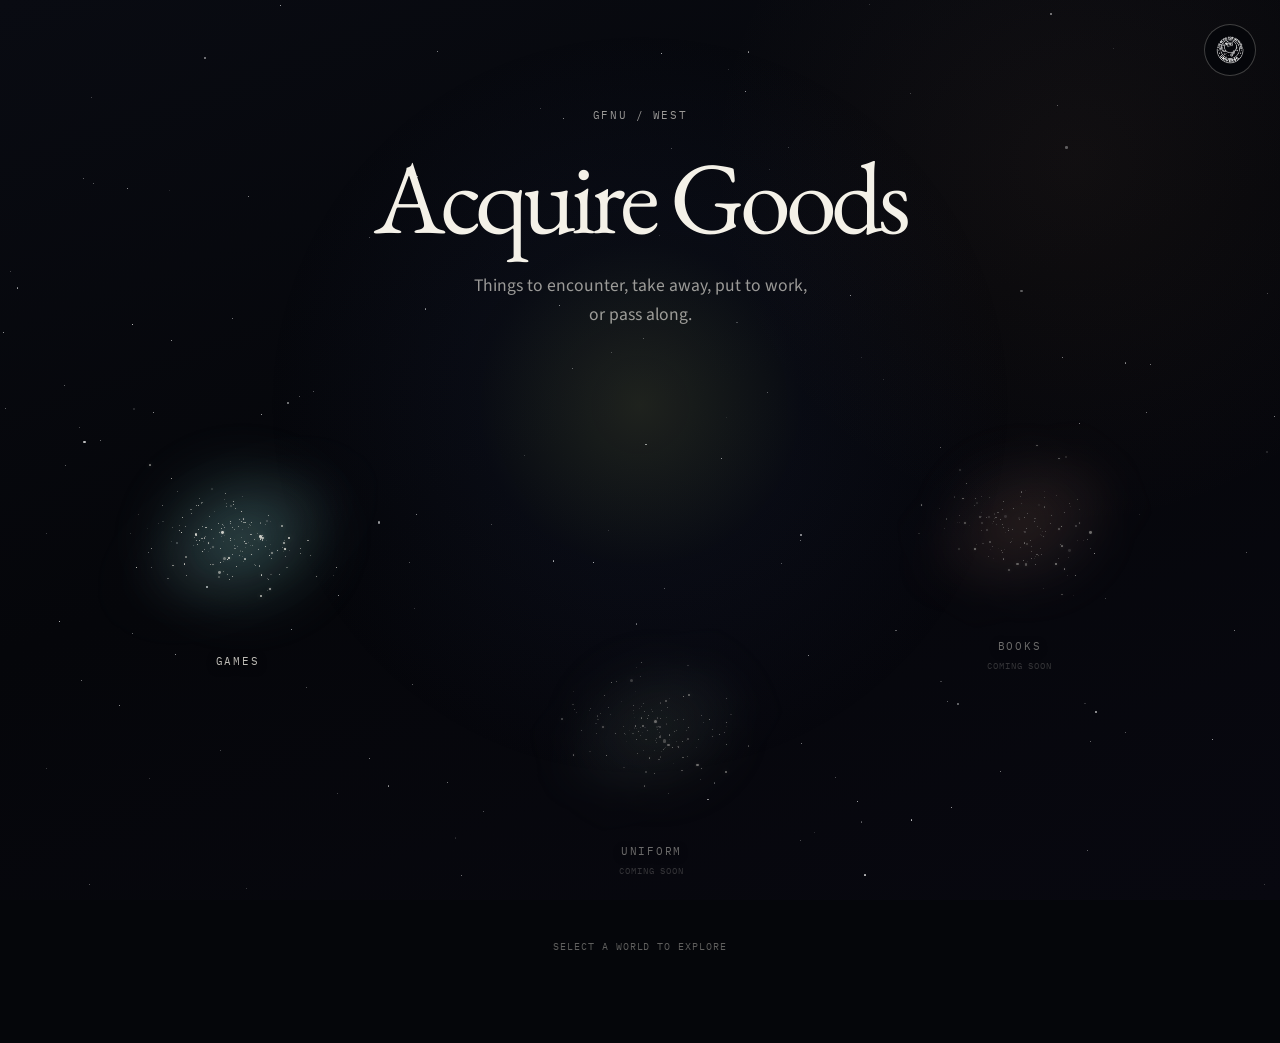
==== commit 01193f61: "adjust closing behavior or games portal.html" ====
--- a/goods.html
+++ b/goods.html
@@ -161,16 +161,9 @@
 <span class="cloud"></span><span class="cloud secondary"></span><span class="stars" aria-hidden="true"></span><span class="galaxy-name">UNIFORM</span><span class="state">COMING SOON</span></button>
 </div><p class="field-hint">SELECT A WORLD TO EXPLORE</p>
 </main>
-<div class="overlay" id="catalogue" role="dialog" aria-modal="true" aria-label="Games" hidden>
+<div class="overlay" id="catalogue" role="dialog" aria-modal="true" aria-label="Games" tabindex="-1" hidden>
 <section class="paper">
-<div class="paper-header">
-  <button
-    class="close gfn-close"
-    id="close-catalogue"
-    aria-label="Close Games"
-    type="button"
-  >×</button>
-</div>
+
 
 <div class="games-space scrapbook">
 
@@ -179,11 +172,14 @@
     data-artifact="spiral-engine"
     data-expand-direction="right"
     style="
-      --artifact-column: 2 / span 7;
+      --artifact-column: 2 / span 10;
       --artifact-expanded-width: 125%;
     "
   ></div>
 
+</div> 
+</section> 
+</div> 
 <script>
 (function(){
 let seed=93471;
@@ -205,12 +201,31 @@
 for(let i=0;i<n;i++){const a=rnd()*Math.PI*2;const r=Math.sqrt(-2*Math.log(Math.max(.00001,1-rnd())));const x=50+Math.cos(a)*r*15;const y=50+Math.sin(a)*r*10+(x-50)*.18;if(x<2||x>98||y<3||y>97)continue;
 const s=document.createElement('span');s.className='point';const size=rnd()<.94?.45+rnd()*1.15:1.8+rnd()*1.5;s.style.cssText=`left:${x}%;top:${y}%;width:${size}px;height:${size}px;opacity:${.12+rnd()*.72};box-shadow:0 0 ${rnd()*7}px rgba(244,241,232,.4)`;container.appendChild(s)}
 });
-const modal=document.getElementById('catalogue'),close=document.getElementById('close-catalogue');let trigger=null;
-function open(g){trigger=g;modal.hidden=false;document.body.classList.add('modal-open');modal.scrollTop=0;close.focus()}
-function shut(){modal.hidden=true;document.body.classList.remove('modal-open');if(trigger)trigger.focus()}
-document.querySelector('[data-galaxy="games"]').addEventListener('click',e=>open(e.currentTarget));
-close.addEventListener('click',shut);
-modal.addEventListener('click',e=>{if(e.target===modal)shut()});
+const modal = document.getElementById('catalogue');
+let trigger = null;
+
+function open(g) {
+  trigger = g;
+  modal.hidden = false;
+  document.body.classList.add('modal-open');
+  modal.scrollTop = 0;
+  modal.focus();
+}
+
+function shut() {
+  modal.hidden = true;
+  document.body.classList.remove('modal-open');
+  if (trigger) trigger.focus();
+}
+
+document.querySelector('[data-galaxy="games"]')
+  .addEventListener('click', e => open(e.currentTarget));
+
+modal.addEventListener('click', e => {
+  if (!e.target.closest('.game-artifact')) {
+    shut();
+  }
+});
 document.addEventListener('keydown',e=>{if(modal.hidden)return;if(e.key==='Escape')shut();if(e.key==='Tab'){const items=[...modal.querySelectorAll('button:not([disabled]),a[href]')];const first=items[0],last=items[items.length-1];if(e.shiftKey&&document.activeElement===first){e.preventDefault();last.focus()}else if(!e.shiftKey&&document.activeElement===last){e.preventDefault();first.focus()}}});
 })();
 </script>
--- a/components/brand.css
+++ b/components/brand.css
@@ -117,38 +117,32 @@
 .gfn-close {
   position: absolute;
   top: 18px;
-  right: 18px;
+  right: 20px;
   z-index: 20;
 
   display: grid;
   place-items: center;
 
-  width: 42px;
-  height: 42px;
+  width: 32px;
+  height: 32px;
   padding: 0;
 
-  border: 1px solid currentColor;
-  border-radius: var(--gfn-radius);
-
+  border: none;
   background: transparent;
   color: inherit;
 
   font-family: var(--gfn-font-ui);
-  font-size: 26px;
+  font-size: 1.6rem;
   font-weight: 400;
   line-height: 1;
 
   cursor: pointer;
-  opacity: .75;
-
-  transition:
-    opacity var(--gfn-transition),
-    background var(--gfn-transition);
+  opacity: .8;
+  transition: opacity var(--gfn-transition);
 }
 
 .gfn-close:hover {
   opacity: 1;
-  background: rgba(128, 128, 128, .12);
 }
 
 .gfn-close:focus-visible {
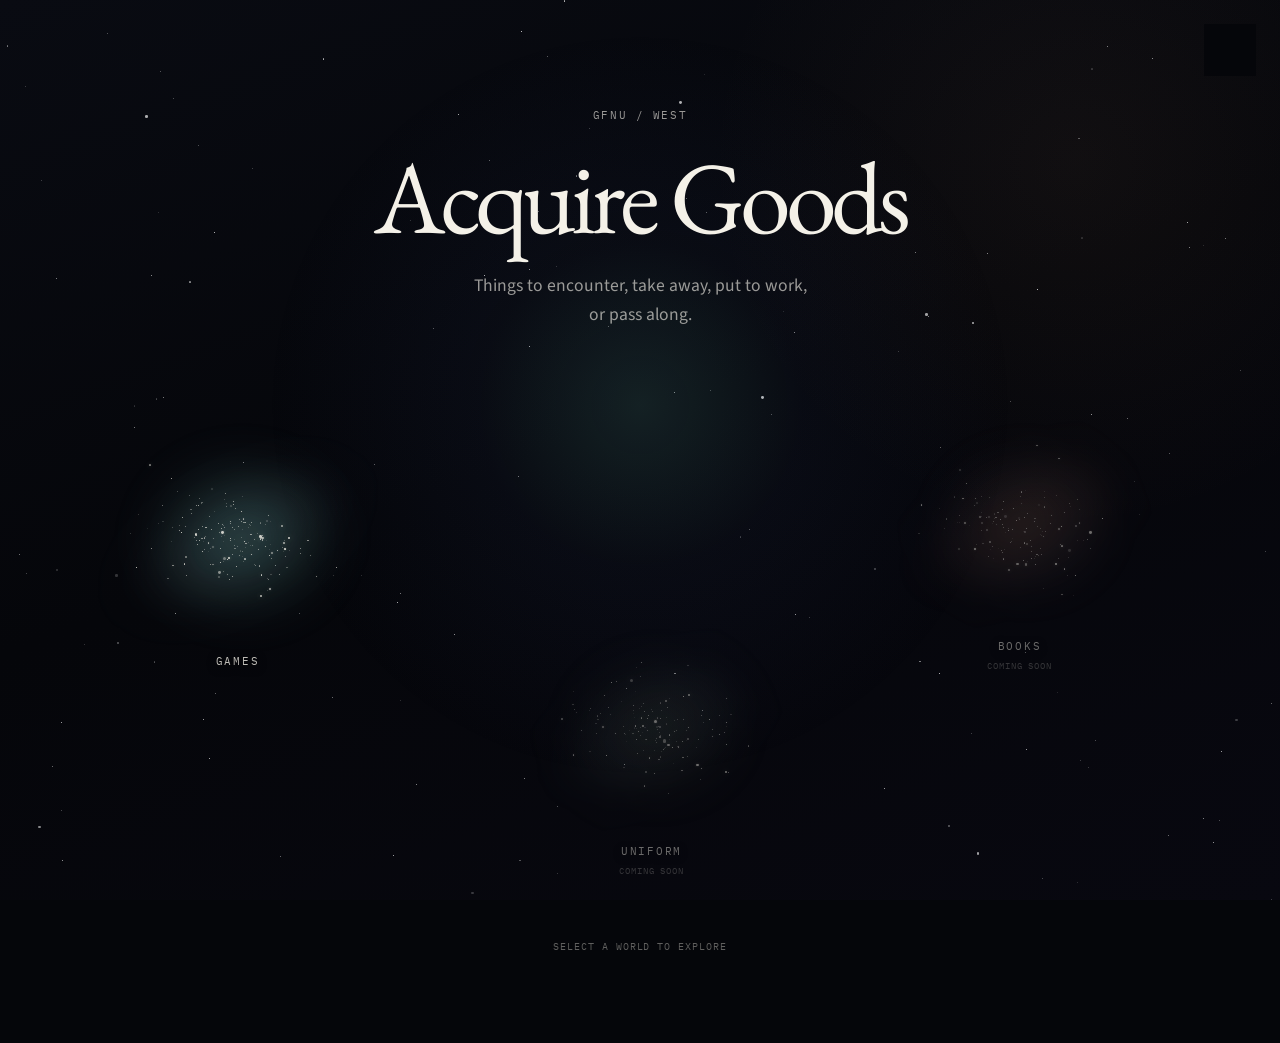
==== commit 2adf47b7: "add expansion to spiral engine artifact.html" ====
--- a/goods.html
+++ b/goods.html
@@ -173,7 +173,7 @@
     data-expand-direction="right"
     style="
       --artifact-column: 2 / span 10;
-      --artifact-expanded-width: 125%;
+      --artifact-expanded-width: 115%;
     "
   ></div>
 
@@ -222,13 +222,35 @@
   .addEventListener('click', e => open(e.currentTarget));
 
 modal.addEventListener('click', e => {
-  if (!e.target.closest('.game-artifact')) {
-    shut();
+  if (
+    e.target.closest('.game-artifact') ||
+    e.target.closest('[data-artifact-close]')
+  ) {
+    return;
   }
+
+  shut();
 });
 document.addEventListener('keydown',e=>{if(modal.hidden)return;if(e.key==='Escape')shut();if(e.key==='Tab'){const items=[...modal.querySelectorAll('button:not([disabled]),a[href]')];const first=items[0],last=items[items.length-1];if(e.shiftKey&&document.activeElement===first){e.preventDefault();last.focus()}else if(!e.shiftKey&&document.activeElement===last){e.preventDefault();first.focus()}}});
 })();
 </script>
-  <script src="components/artifact-loader.js"></script>
-<script src="field-guide.js"></script>
+ <script src="components/artifact-coordinator.js"></script>
+<script src="components/artifact-loader.js"></script>
+
+<script>
+document.addEventListener('artifacts:ready', () => {
+  const space = document.querySelector('.games-space');
+  if (!space) return;
+
+  const coordinator = createArtifactCoordinator(space);
+
+  space.querySelectorAll('.scrapbook-slot').forEach(slot => {
+    coordinator.register(slot);
+  });
+});
+</script>
+
+<script src="field-guide.js">
+  
+</script>
 </body></html>
